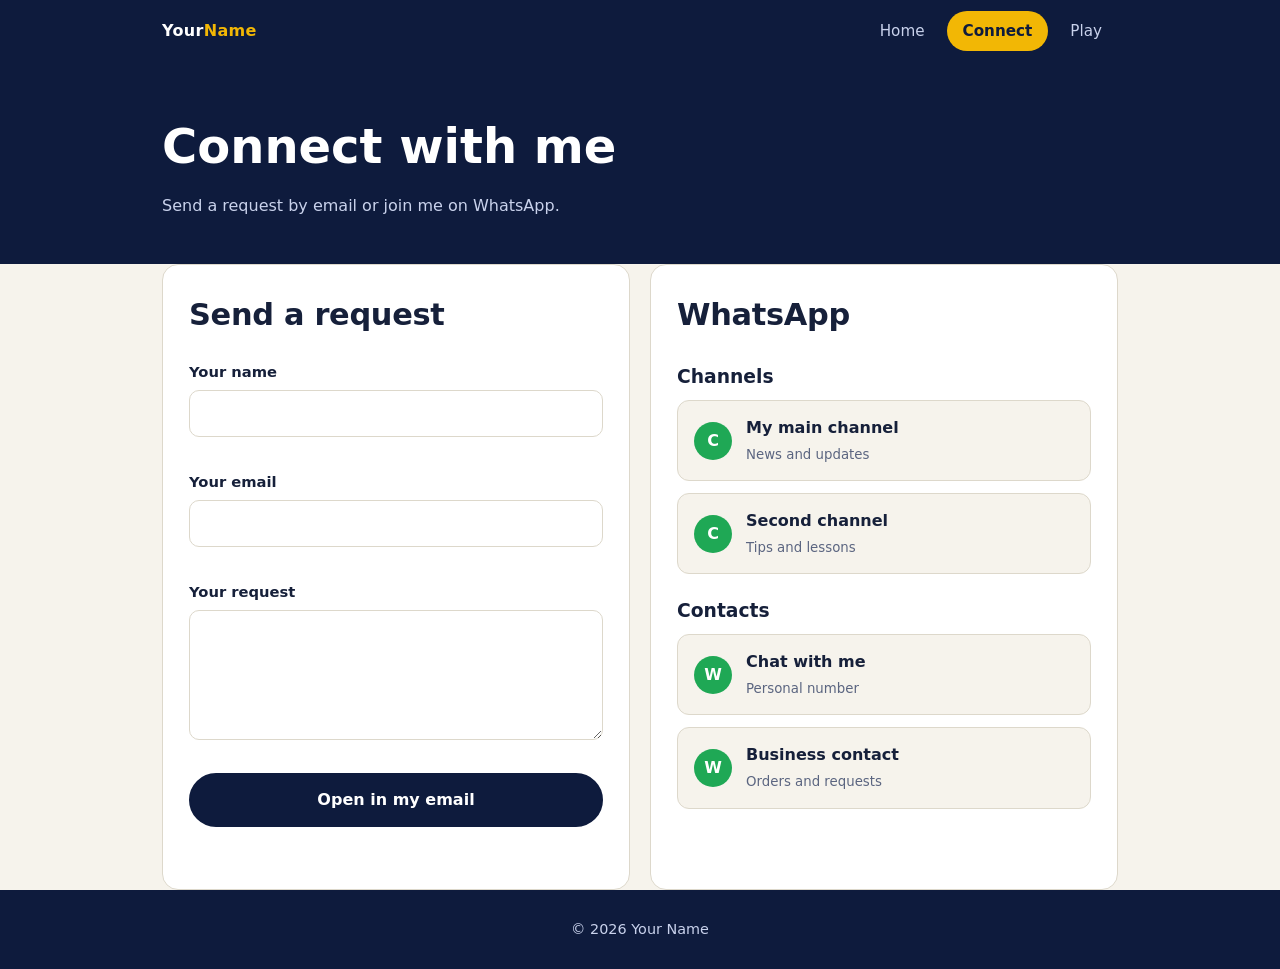
==== connect.html @ df7a2926 "Add files via upload" ====
<!DOCTYPE html>
<html lang="en">
<head>
<meta charset="UTF-8">
<meta name="viewport" content="width=device-width, initial-scale=1">
<title>Connect – Your Name</title>
<link rel="stylesheet" href="style.css">
</head>
<body>
<header class="site-header">
  <div class="wrap">
    <a class="logo" href="index.html">Your<span>Name</span></a>
    <nav class="nav" id="nav" aria-label="Main">
      <a href="index.html">Home</a>
      <a href="connect.html" aria-current="page">Connect</a>
      <a href="play.html">Play</a>
    </nav>
    <button class="menu-btn" id="menu-btn" aria-label="Menu" aria-expanded="false" aria-controls="nav">☰</button>
  </div>
</header>

<div class="page-title">
  <div class="wrap"><h1>Connect with me</h1><p>Send a request by email or join me on WhatsApp.</p></div>
</div>

<main>
  <section class="wrap">
    <div class="grid">
      <div class="card reveal">
        <h2>Send a request</h2>
        <form id="request-form" novalidate>
          <label>Your name <input type="text" name="name" autocomplete="name"><span class="error"></span></label>
          <label>Your email <input type="email" name="email" autocomplete="email"><span class="error"></span></label>
          <label>Your request <textarea name="message"></textarea><span class="error"></span></label>
          <button class="btn dark solid" type="submit">Open in my email</button>
          <p class="status" id="form-status" role="status"></p>
        </form>
      </div>

      <div class="card reveal">
        <h2>WhatsApp</h2>
        <h3 class="sub">Channels</h3>
        <div class="wa-list">
          <!-- Replace each # with your real WhatsApp channel link -->
          <a class="wa-link" href="#" target="_blank" rel="noopener"><i>C</i><span><b>My main channel</b><small>News and updates</small></span></a>
          <a class="wa-link" href="#" target="_blank" rel="noopener"><i>C</i><span><b>Second channel</b><small>Tips and lessons</small></span></a>
        </div>
        <h3 class="sub">Contacts</h3>
        <div class="wa-list">
          <!-- Format: https://wa.me/COUNTRYCODE+NUMBER (digits only) -->
          <a class="wa-link" href="https://wa.me/15551234567" target="_blank" rel="noopener"><i>W</i><span><b>Chat with me</b><small>Personal number</small></span></a>
          <a class="wa-link" href="https://wa.me/15557654321" target="_blank" rel="noopener"><i>W</i><span><b>Business contact</b><small>Orders and requests</small></span></a>
        </div>
      </div>
    </div>
  </section>
</main>

<footer><div class="wrap">© <span id="year">2026</span> Your Name</div></footer>
<script src="script.js"></script>
</body>
</html>
---- style.css ----
:root {
  --navy: #0e1b3d;
  --navy-2: #17294f;
  --paper: #f6f3ec;
  --card: #ffffff;
  --ink: #16203a;
  --muted: #5b6580;
  --sun: #f2b705;
  --teal: #19a58b;
  --line: #ddd8cb;
  --wa: #1fa855;
  font-family: system-ui, -apple-system, "Segoe UI", Roboto, sans-serif;
}
* { box-sizing: border-box; margin: 0; padding: 0; }
html { scroll-behavior: smooth; }
body { background: var(--paper); color: var(--ink); line-height: 1.6; min-height: 100vh; animation: pagein .5s ease; }
@keyframes pagein { from { opacity: 0; transform: translateY(8px); } to { opacity: 1; transform: none; } }
a { color: inherit; }
button { font: inherit; cursor: pointer; }
:focus-visible { outline: 3px solid var(--sun); outline-offset: 2px; }
.wrap { max-width: 1000px; margin: 0 auto; padding: 0 22px; }

/* Header */
.site-header { background: var(--navy); color: #fff; position: sticky; top: 0; z-index: 20; }
.site-header .wrap { display: flex; align-items: center; justify-content: space-between; height: 62px; }
.logo { font-weight: 800; text-decoration: none; letter-spacing: .02em; }
.logo span { color: var(--sun); }
.nav { display: flex; gap: 6px; }
.nav a { text-decoration: none; padding: 8px 16px; border-radius: 999px; font-size: .95rem; color: #c9d2ec; }
.nav a:hover { color: #fff; }
.nav a[aria-current="page"] { background: var(--sun); color: var(--navy); font-weight: 700; }
.menu-btn { display: none; background: none; border: 1px solid #3a4b78; color: #fff; border-radius: 8px; width: 40px; height: 40px; font-size: 1.2rem; }

/* Hero */
.hero { background: var(--navy); color: #fff; position: relative; overflow: hidden; padding: 70px 0 90px; }
.hero .wrap { display: grid; grid-template-columns: 1fr 320px; gap: 40px; align-items: center; position: relative; z-index: 1; }
.hero h1 { font-size: clamp(2.4rem, 7vw, 4.4rem); line-height: 1.05; letter-spacing: -.02em; }
.hero h1 em { font-style: normal; color: var(--sun); }
.hero p { margin-top: 20px; color: #c9d2ec; font-size: 1.1rem; max-width: 48ch; }
.typed { color: var(--sun); font-weight: 700; border-right: 3px solid var(--sun); padding-right: 4px; animation: blink 1s step-end infinite; }
@keyframes blink { 50% { border-color: transparent; } }
.btns { margin-top: 30px; display: flex; gap: 12px; flex-wrap: wrap; }
.btn { display: inline-block; padding: 12px 24px; border-radius: 999px; text-decoration: none; font-weight: 700; border: 2px solid var(--sun); background: none; color: var(--sun); transition: transform .2s; }
.btn:hover { transform: translateY(-2px); }
.btn.solid { background: var(--sun); color: var(--navy); }
.btn.dark { border-color: var(--navy); color: var(--navy); }
.btn.dark.solid { background: var(--navy); color: #fff; }
.photo { width: 300px; height: 300px; border-radius: 42% 58% 55% 45% / 50% 45% 55% 50%; overflow: hidden; border: 5px solid var(--sun); animation: morph 9s ease-in-out infinite; background: var(--navy-2); justify-self: center; }
.photo img, .avatar-fallback { width: 100%; height: 100%; object-fit: cover; display: grid; place-items: center; font-size: 5rem; font-weight: 800; color: var(--sun); }
@keyframes morph { 50% { border-radius: 58% 42% 45% 55% / 45% 55% 45% 55%; } }
.orb { position: absolute; border-radius: 50%; filter: blur(2px); opacity: .5; animation: float 8s ease-in-out infinite; }
.orb.a { width: 220px; height: 220px; background: var(--teal); top: -60px; left: -60px; }
.orb.b { width: 140px; height: 140px; background: var(--sun); bottom: -40px; right: 30%; animation-delay: -3s; opacity: .35; }
@keyframes float { 50% { transform: translate(24px, -28px) scale(1.08); } }

/* Content */
section { padding: 60px 0; }
h2 { font-size: 1.9rem; margin-bottom: 20px; letter-spacing: -.01em; }
.grid { display: grid; gap: 20px; grid-template-columns: repeat(auto-fit, minmax(270px, 1fr)); }
.card { background: var(--card); border: 1px solid var(--line); border-radius: 16px; padding: 26px; }
.card h3 { margin-bottom: 10px; }
.card p { color: var(--muted); }
dl { display: grid; grid-template-columns: auto 1fr; gap: 10px 18px; }
dt { font-weight: 700; }
dd { color: var(--muted); }
.tags { display: flex; flex-wrap: wrap; gap: 8px; margin-top: 16px; }
.tags span { background: var(--paper); border: 1px solid var(--line); border-radius: 999px; padding: 4px 14px; font-size: .88rem; }

.page-title { background: var(--navy); color: #fff; padding: 46px 0; }
.page-title h1 { font-size: clamp(2rem, 6vw, 3rem); }
.page-title p { color: #c9d2ec; margin-top: 8px; }

/* Forms & links */
form { display: grid; gap: 14px; }
label { display: grid; gap: 6px; font-weight: 600; font-size: .92rem; }
input, textarea { font: inherit; padding: 11px 13px; border: 1px solid var(--line); border-radius: 10px; background: #fff; color: var(--ink); }
textarea { min-height: 130px; resize: vertical; }
.error { color: #c0392b; font-size: .82rem; font-weight: 400; min-height: 1em; }
.status { color: var(--teal); font-weight: 600; min-height: 1.4em; }
.wa-list { display: grid; gap: 12px; margin-top: 8px; }
.wa-link { display: flex; align-items: center; gap: 14px; padding: 14px 16px; border-radius: 12px; background: var(--paper); border: 1px solid var(--line); text-decoration: none; transition: transform .2s, border-color .2s; }
.wa-link:hover { transform: translateX(4px); border-color: var(--wa); }
.wa-link i { width: 38px; height: 38px; border-radius: 50%; background: var(--wa); color: #fff; display: grid; place-items: center; font-style: normal; font-weight: 800; flex: none; }
.wa-link b { display: block; }
.wa-link small { color: var(--muted); }
h3.sub { margin: 22px 0 4px; }

/* Play page */
.play { display: grid; gap: 22px; grid-template-columns: 1fr 1fr; align-items: start; }
.puzzle { display: grid; grid-template-columns: repeat(3, 1fr); gap: 8px; max-width: 320px; margin: 14px auto; }
.tile { aspect-ratio: 1; border: none; border-radius: 12px; background: var(--navy); color: #fff; font-size: 1.8rem; font-weight: 800; transition: transform .15s, background .2s; }
.tile:hover { background: var(--navy-2); }
.tile.blank { background: transparent; pointer-events: none; }
.tile.ok { background: var(--teal); }
.game-bar { display: flex; justify-content: space-between; align-items: center; gap: 10px; }
.chat { display: flex; flex-direction: column; height: 100%; min-height: 380px; }
.msgs { flex: 1; display: flex; flex-direction: column; gap: 8px; overflow-y: auto; padding: 4px 0 12px; max-height: 300px; }
.bubble { max-width: 82%; padding: 9px 14px; border-radius: 14px; background: var(--paper); animation: pagein .3s; }
.bubble.me { align-self: flex-end; background: var(--navy); color: #fff; }
.chat form { grid-template-columns: 1fr auto; }

/* Weak network banner + runner overlay */
.net-banner { position: fixed; bottom: 16px; left: 50%; transform: translateX(-50%); z-index: 50; background: var(--navy); color: #fff; padding: 12px 16px 12px 20px; border-radius: 999px; display: flex; gap: 14px; align-items: center; box-shadow: 0 10px 30px rgba(0,0,0,.3); animation: pagein .4s; max-width: calc(100% - 24px); }
.net-banner[hidden], .overlay[hidden] { display: none; }
.net-banner button { background: var(--sun); color: var(--navy); border: none; border-radius: 999px; padding: 8px 16px; font-weight: 700; }
.overlay { position: fixed; inset: 0; background: rgba(14,27,61,.92); z-index: 60; display: grid; place-items: center; padding: 16px; }
.overlay-box { background: #fff8e8; border-radius: 18px; padding: 20px; width: min(660px, 100%); text-align: center; }
.overlay canvas { width: 100%; height: auto; display: block; background: #fff; border-radius: 10px; border: 1px solid var(--line); touch-action: manipulation; margin: 12px 0; }

footer { background: var(--navy); color: #c9d2ec; padding: 28px 0; font-size: .9rem; text-align: center; }

.reveal { opacity: 0; transform: translateY(16px); transition: opacity .6s, transform .6s; }
.reveal.in { opacity: 1; transform: none; }

@media (max-width: 760px) {
  .hero .wrap, .play { grid-template-columns: 1fr; }
  .photo { width: 240px; height: 240px; order: -1; }
  .menu-btn { display: block; }
  .nav { display: none; position: absolute; top: 62px; left: 0; right: 0; background: var(--navy); flex-direction: column; padding: 10px 22px 18px; }
  .nav.open { display: flex; }
}
@media (prefers-reduced-motion: reduce) {
  * { animation: none !important; transition: none !important; }
  .reveal { opacity: 1; transform: none; }
}
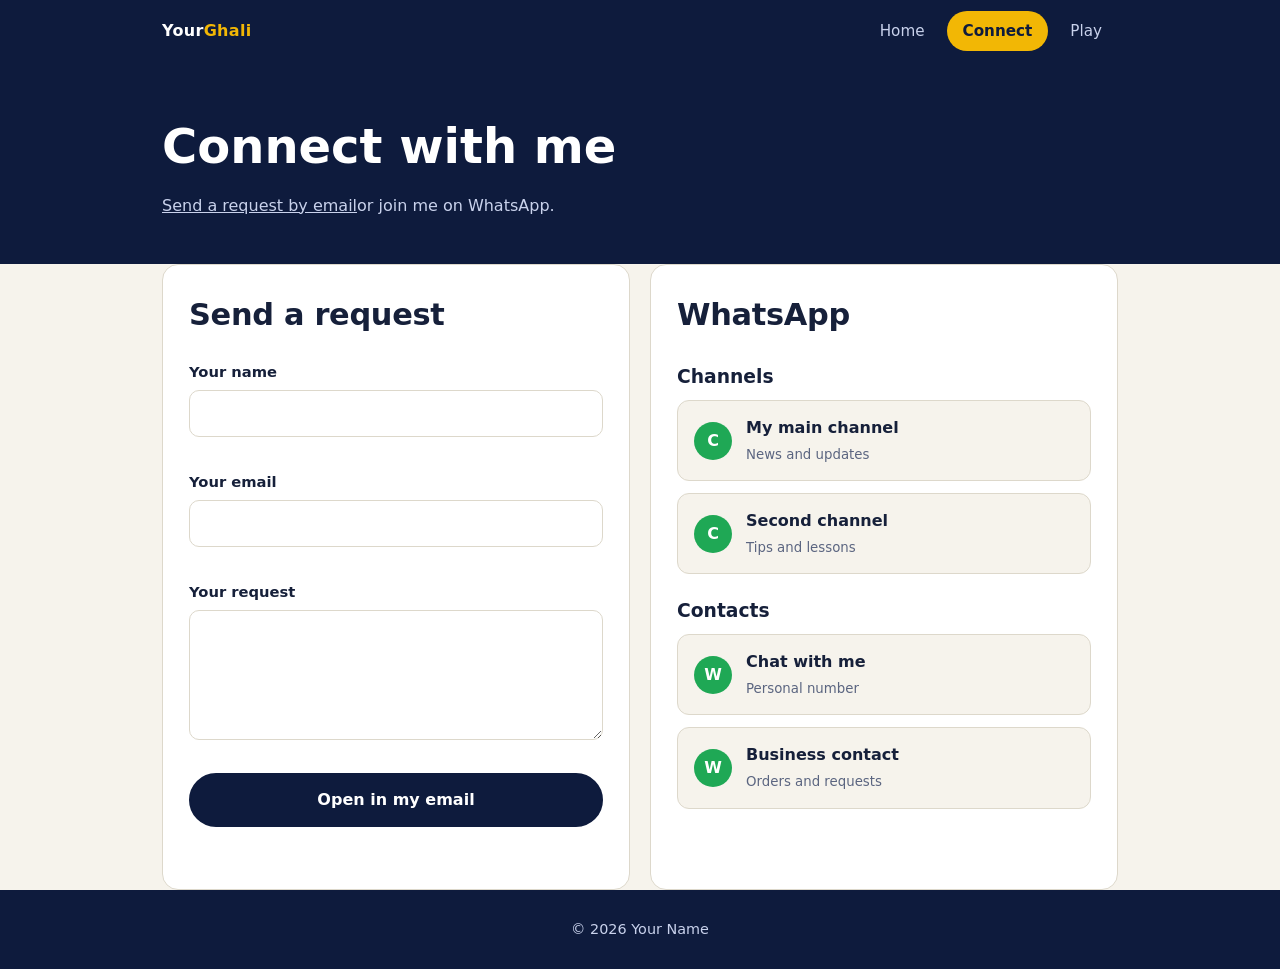
==== commit 02e51fa7: "Modify title, logo, and email link in connect.html Updated the title and logo text in the header. Ch" ====
--- a/connect.html
+++ b/connect.html
@@ -3,13 +3,13 @@
 <head>
 <meta charset="UTF-8">
 <meta name="viewport" content="width=device-width, initial-scale=1">
-<title>Connect – Your Name</title>
+<title>Connect – Ghali Auwal</title>
 <link rel="stylesheet" href="style.css">
 </head>
 <body>
 <header class="site-header">
   <div class="wrap">
-    <a class="logo" href="index.html">Your<span>Name</span></a>
+    <a class="logo" href="index.html">Your<span>Ghali</span></a>
     <nav class="nav" id="nav" aria-label="Main">
       <a href="index.html">Home</a>
       <a href="connect.html" aria-current="page">Connect</a>
@@ -20,7 +20,7 @@
 </header>
 
 <div class="page-title">
-  <div class="wrap"><h1>Connect with me</h1><p>Send a request by email or join me on WhatsApp.</p></div>
+  <div class="wrap"><h1>Connect with me</h1><p><a href=auwalghali324@gmail.com>Send a request by email</a>or join me on WhatsApp.</p></div>
 </div>
 
 <main>
